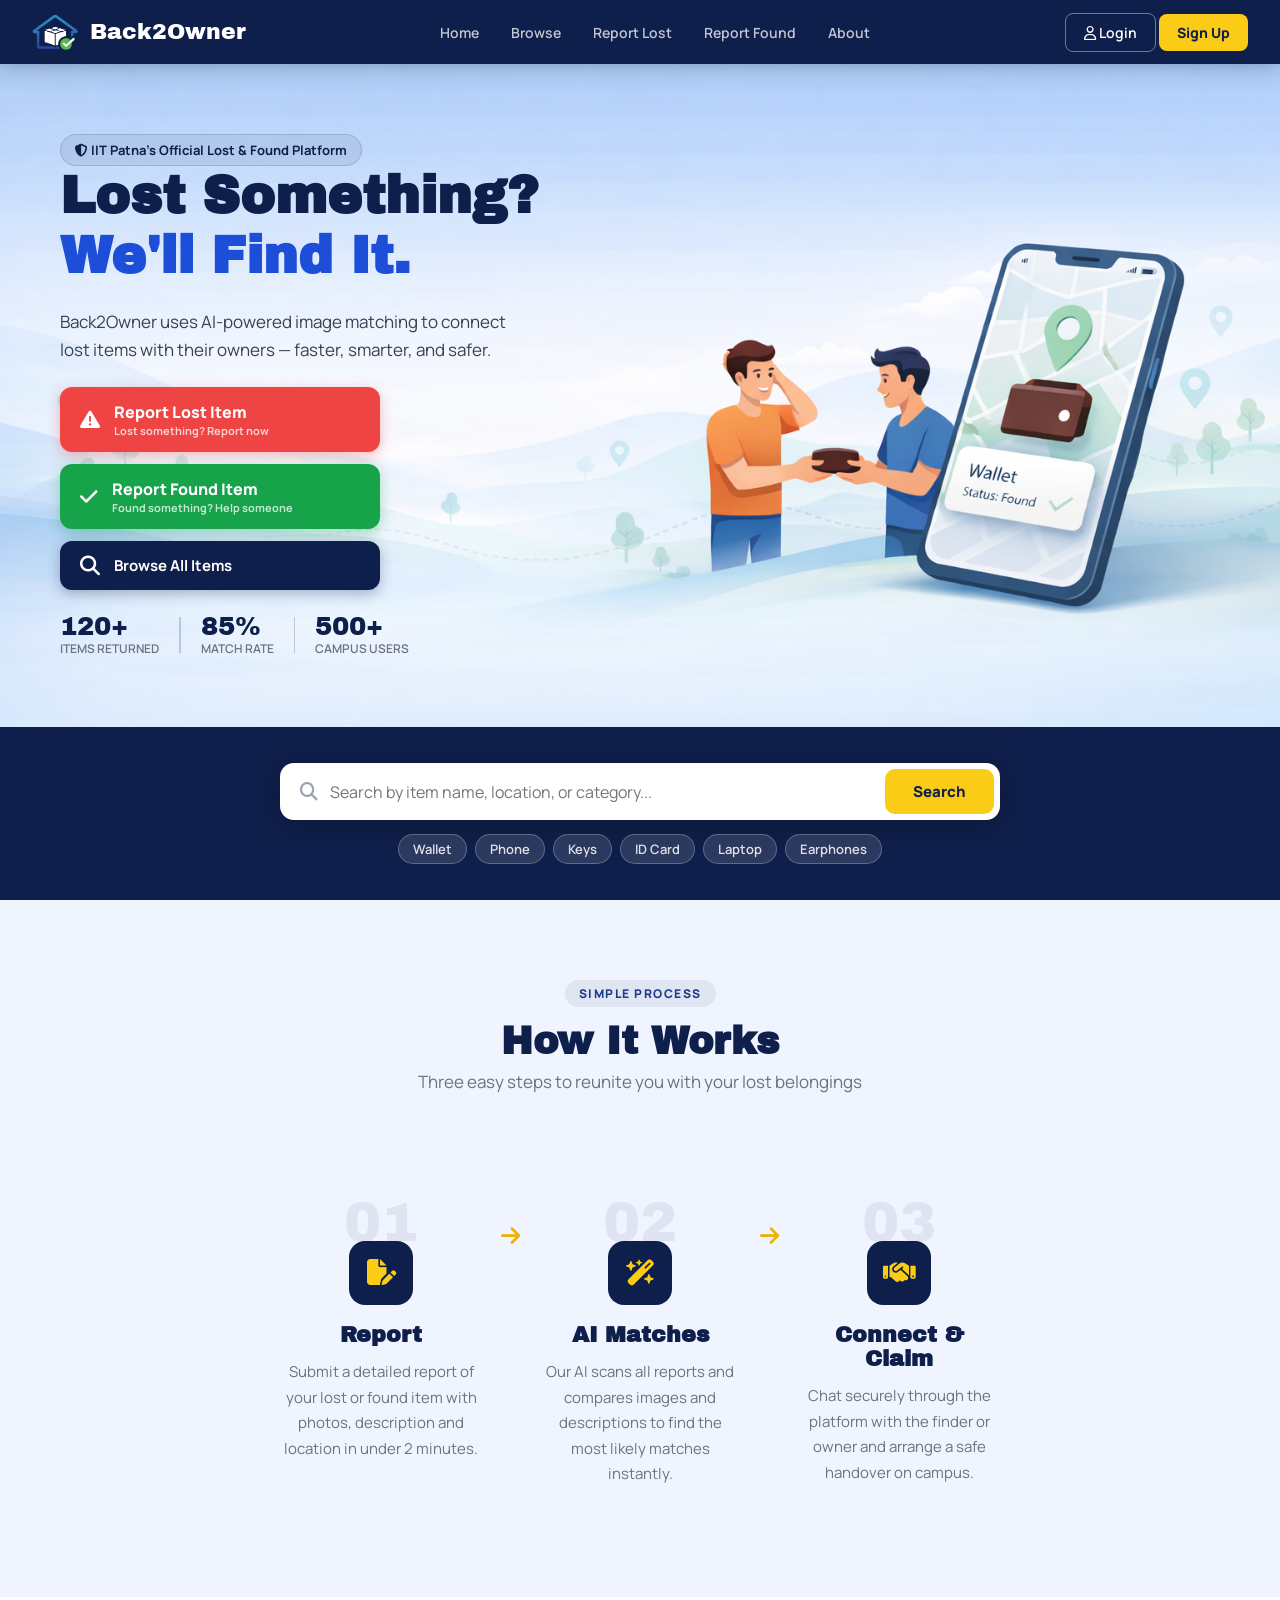
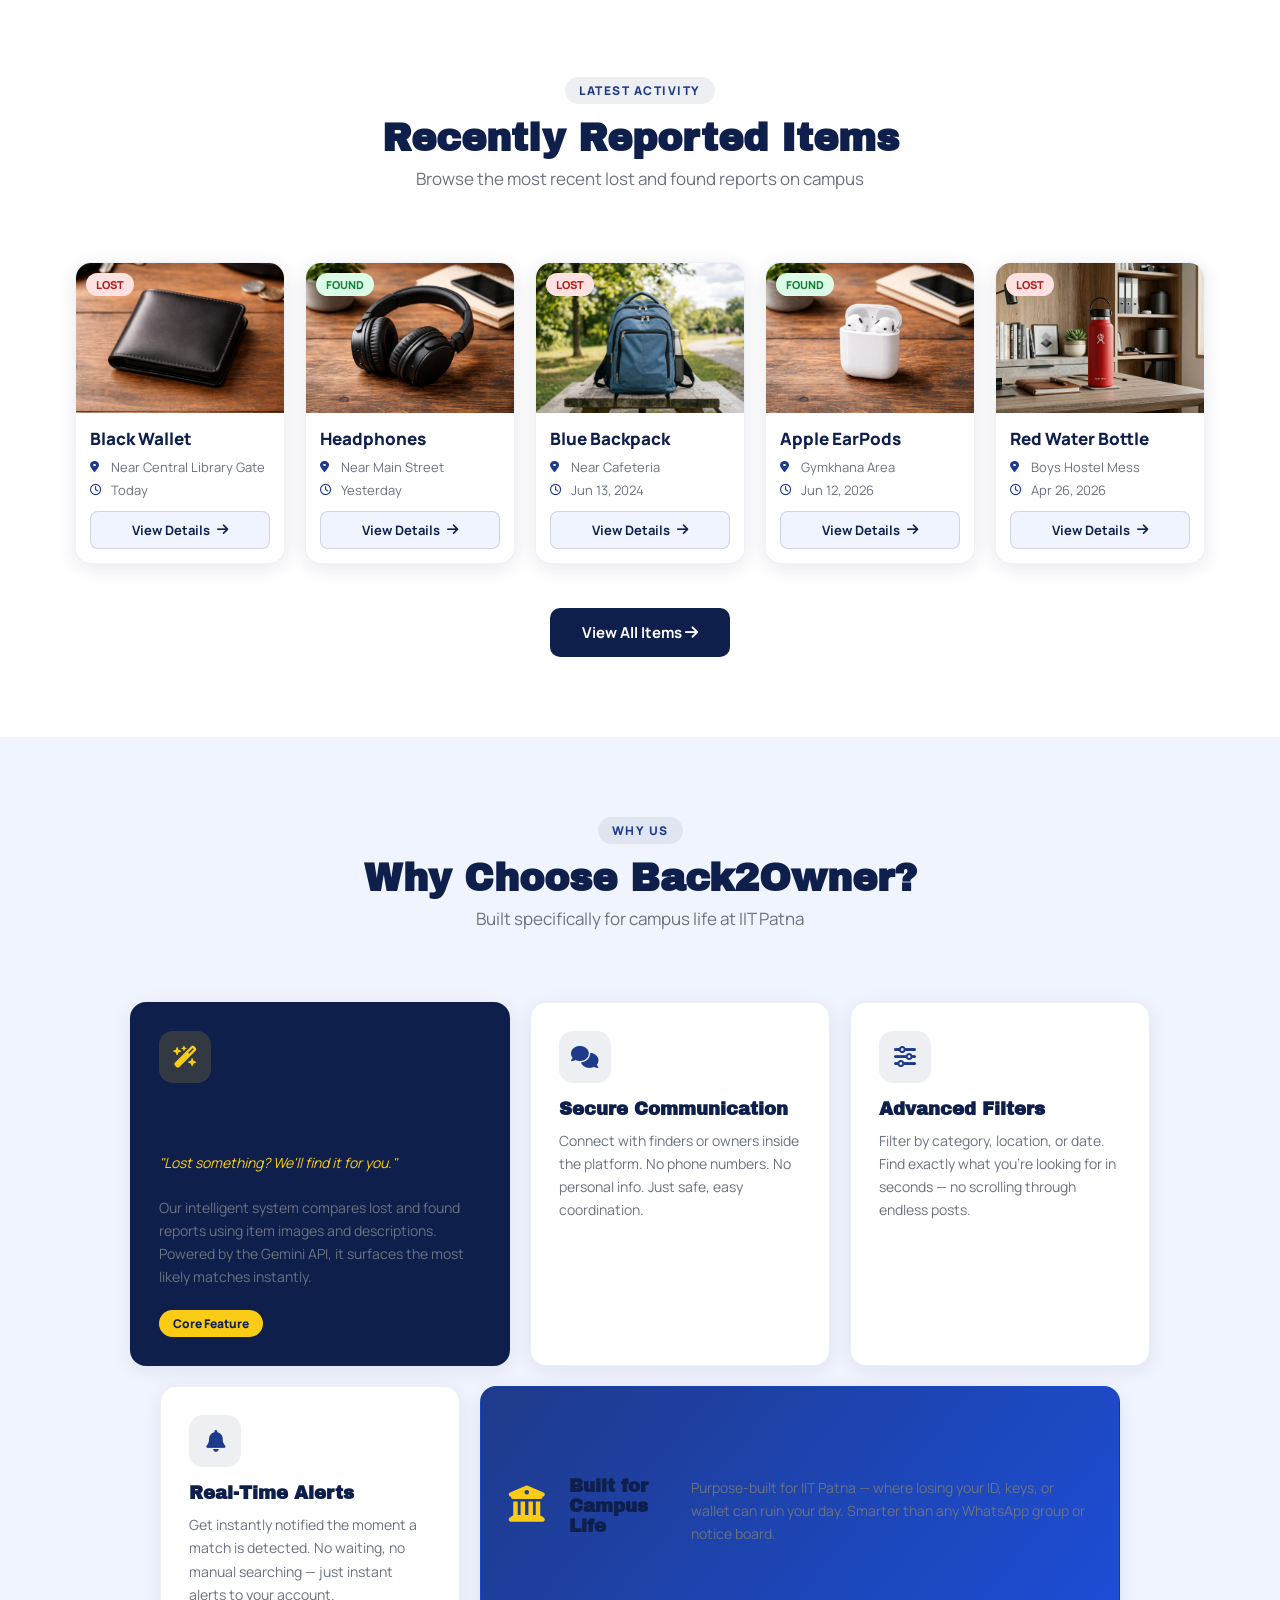
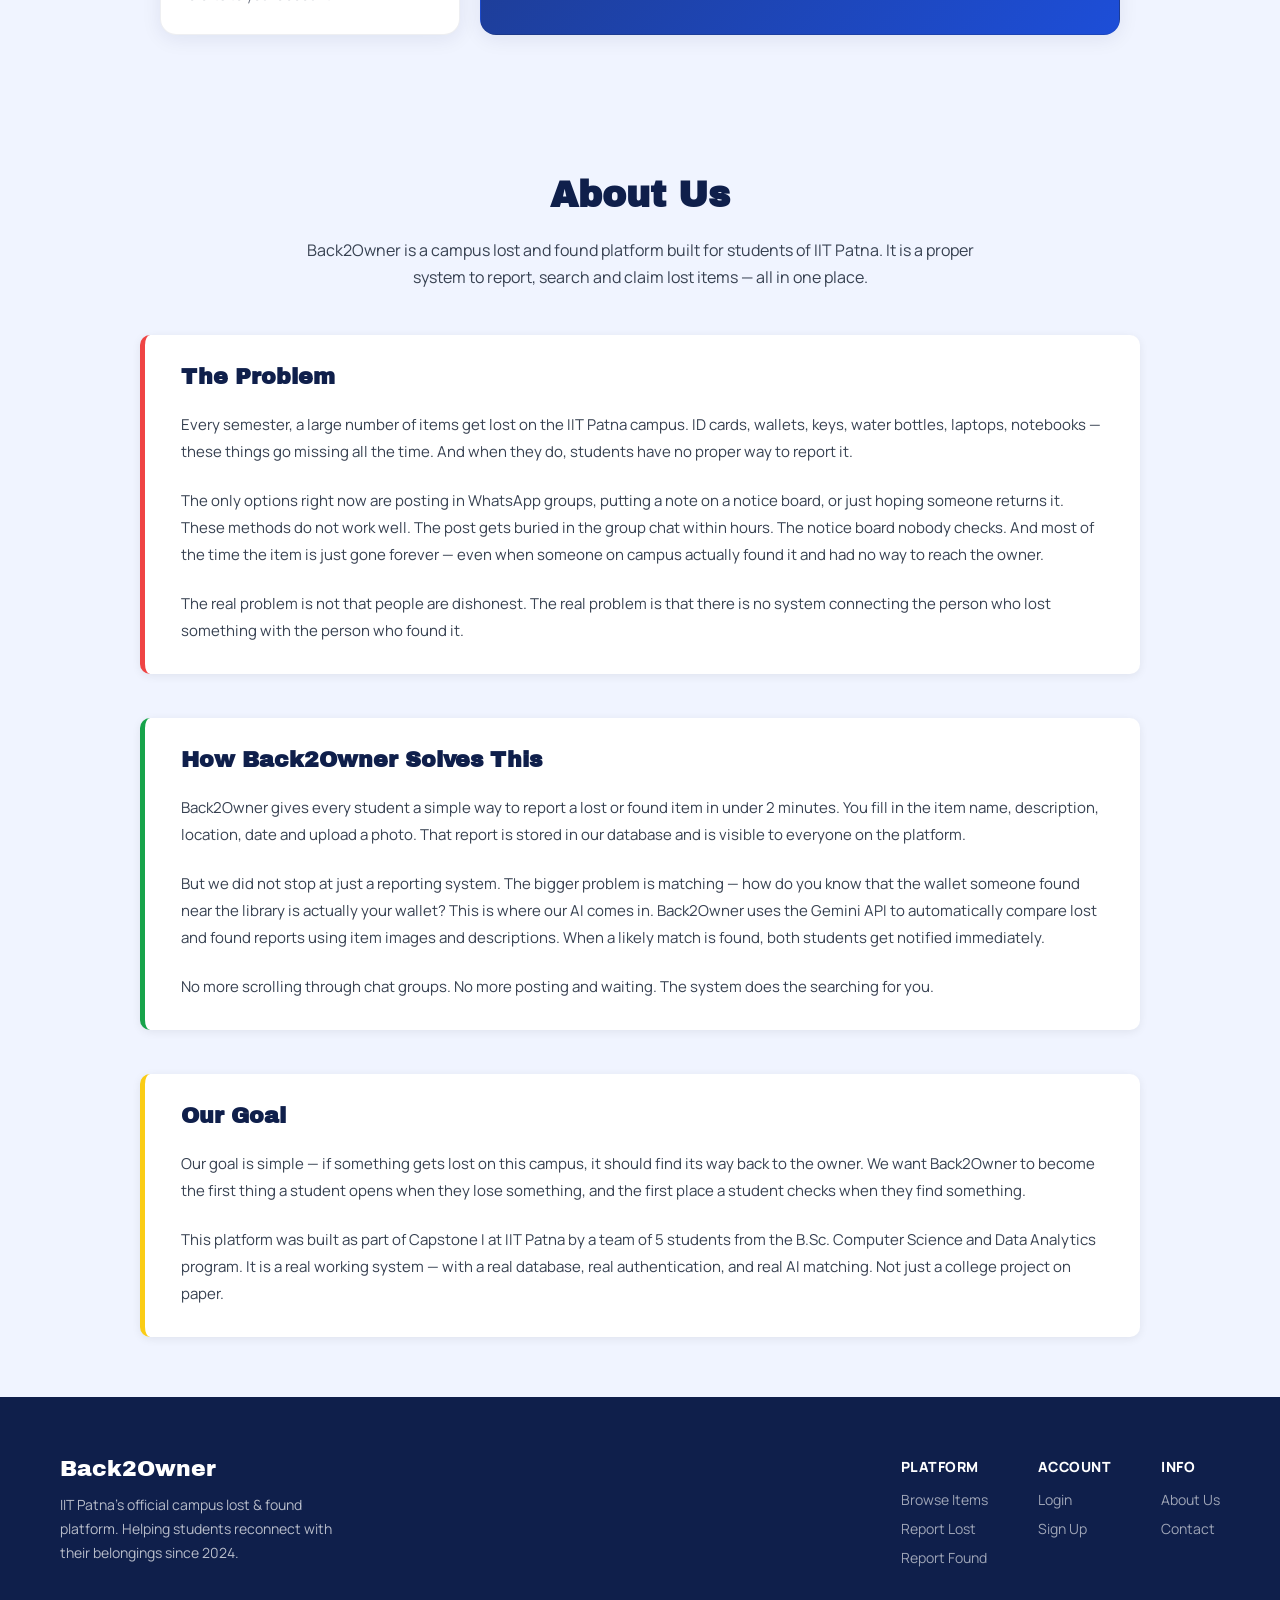
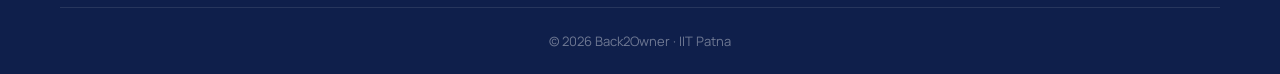
==== index.html @ 52e8c6f0 "Initial commit" ====
<!DOCTYPE html>
<html lang="en">
<head>
    <meta charset="UTF-8">
    <meta name="viewport" content="width=device-width, initial-scale=1.0">
    <title>Back2Owner - Campus Lost & Found</title>
    <link rel="stylesheet" href="style.css">
    <link href="https://fonts.googleapis.com/css2?family=Archivo+Black&family=Manrope:wght@400;600;700;800&display=swap" rel="stylesheet">
    <link rel="stylesheet" href="https://cdnjs.cloudflare.com/ajax/libs/font-awesome/6.5.0/css/all.min.css">
</head>
<body>

    <!-- navbar -->
    <nav id="navbar">
        <div id="nav-left">
            <img src="logo_only.svg" id="logo">
            <span id="brand-name">Back2Owner</span>
        </div>

        <div id="nav-links">
            <a href="index.html" class="nav-link">Home</a>
            <a href="browseitem.html" class="nav-link">Browse</a>
            <a href="report-lost.html" class="nav-link">Report Lost</a>
            <a href="report-found.html" class="nav-link">Report Found</a>
            <a href="#about-us" class="nav-link">About</a>
        </div>

        <!-- shown when user is NOT logged in -->
        <div id="nav-right-logout">
             <button id="login-btn"><i class="fa-regular fa-user"></i> Login</button>
             <button id="signup-btn">Sign Up</button>
        </div>

        <!-- shown when user IS logged in -->
        <div id="nav-right-login" style="display:none;">
             <span id="nav-username" style="color:white; font-weight:700; margin-right:10px;"></span>
             <button id="dashboard-btn">My Dashboard</button>
             <button id="logout-btn">Logout</button>
        </div>
    </nav>

    <!-- hero section -->
    <div id="hero-section">
        <div class="hero-content">

            <div class="hero-badge">
                <i class="fa-solid fa-shield-halved"></i>
                IIT Patna's Official Lost & Found Platform
            </div>

            <br>
            <h1>Lost Something? <br><span class="blue-text">We'll Find It.</span></h1>
            <br>

            <p class="hero-desc">
                Back2Owner uses AI-powered image matching to connect lost items with their owners — faster, smarter, and safer.
            </p>
            <br>

            <div id="buttons">
                <button id="lost">
                    <i class="fa-solid fa-triangle-exclamation btn-icon"></i>
                    <span class="btn-text">
                        <span class="btn-main">Report Lost Item</span>
                        <span class="btn-sub">Lost something? Report now</span>
                    </span>
                </button>

                <button id="found">
                    <i class="fa-solid fa-check btn-icon"></i>
                    <span class="btn-text">
                        <span class="btn-main">Report Found Item</span>
                        <span class="btn-sub">Found something? Help someone</span>
                    </span>
                </button>

                <button id="browse">
                    <i class="fa-solid fa-magnifying-glass btn-icon"></i>
                    Browse All Items
                </button>
            </div>
            <br>

            <!-- small stats row -->
            <div class="hero-stats">
                <div class="stat-box">
                    <span class="stat-num">120+</span>
                    <span class="stat-label">Items Returned</span>
                </div>
                <div class="stat-divider"></div>
                <div class="stat-box">
                    <span class="stat-num">85%</span>
                    <span class="stat-label">Match Rate</span>
                </div>
                <div class="stat-divider"></div>
                <div class="stat-box">
                    <span class="stat-num">500+</span>
                    <span class="stat-label">Campus Users</span>
                </div>
            </div>

        </div>
    </div>

    <!-- search bar -->
    <div id="search-section">
        <div id="Search-bar">
            <div class="search-inner">
                <i class="fa-solid fa-magnifying-glass" style="color: #9ca3af; font-size: 18px;"></i>
                <input type="text" id="searchInput" placeholder="Search by item name, location, or category...">
                <button id="searchBtn">Search</button>
            </div>

            <!-- quick search tags -->
            <div class="search-tags">
                <span class="search-tag" onclick="quickSearch('wallet')">Wallet</span>
                <span class="search-tag" onclick="quickSearch('phone')">Phone</span>
                <span class="search-tag" onclick="quickSearch('keys')">Keys</span>
                <span class="search-tag" onclick="quickSearch('id card')">ID Card</span>
                <span class="search-tag" onclick="quickSearch('laptop')">Laptop</span>
                <span class="search-tag" onclick="quickSearch('earphones')">Earphones</span>
            </div>
        </div>
    </div>

    <!-- how it works -->
    <section id="work-flow">
        <div class="section-label">Simple Process</div>
        <h2>How It Works</h2>
        <p class="section-sub">Three easy steps to reunite you with your lost belongings</p>
        <br>

        <div id="steps">

            <div class="step" id="step-1">
                <div class="step-number">01</div>
                <div class="step-icon">
                    <i class="fa-solid fa-file-pen"></i>
                </div>
                <h3>Report</h3>
                <p>Submit a detailed report of your lost or found item with photos, description and location in under 2 minutes.</p>
            </div>

            <div class="step-arrow">
                <i class="fa-solid fa-arrow-right"></i>
            </div>

            <div class="step" id="step-2">
                <div class="step-number">02</div>
                <div class="step-icon">
                    <i class="fa-solid fa-wand-magic-sparkles"></i>
                </div>
                <h3>AI Matches</h3>
                <p>Our AI scans all reports and compares images and descriptions to find the most likely matches instantly.</p>
            </div>

            <div class="step-arrow">
                <i class="fa-solid fa-arrow-right"></i>
            </div>

            <div class="step" id="step-3">
                <div class="step-number">03</div>
                <div class="step-icon">
                    <i class="fa-solid fa-handshake"></i>
                </div>
                <h3>Connect & Claim</h3>
                <p>Chat securely through the platform with the finder or owner and arrange a safe handover on campus.</p>
            </div>

        </div>
    </section>

    <!-- recently reported items -->
    <section id="recent-posts">
        <div class="section-label">Latest Activity</div>
        <h2>Recently Reported Items</h2>
        <p class="section-sub">Browse the most recent lost and found reports on campus</p>
        <br>

        <div id="items">

            <div class="item-card">
                <div class="item-status lost-tag">Lost</div>
                <img src="wallet.jpeg" class="item_image">
                <div class="item-body">
                    <h3 class="item-name">Black Wallet</h3>
                    <p class="details"><i class="fa-solid fa-location-dot"></i> Near Central Library Gate</p>
                    <p class="details"><i class="fa-regular fa-clock"></i> Today</p>
                    <button class="view-btn" id="viewBtn1">View Details <i class="fa-solid fa-arrow-right"></i></button>
                </div>
            </div>

            <div class="item-card">
                <div class="item-status found-tag">Found</div>
                <img src="headphone.jpeg" class="item_image">
                <div class="item-body">
                    <h3 class="item-name">Headphones</h3>
                    <p class="details"><i class="fa-solid fa-location-dot"></i> Near Main Street</p>
                    <p class="details"><i class="fa-regular fa-clock"></i> Yesterday</p>
                    <button class="view-btn" id="viewBtn2">View Details <i class="fa-solid fa-arrow-right"></i></button>
                </div>
            </div>

            <div class="item-card">
                <div class="item-status lost-tag">Lost</div>
                <img src="backpack.png" class="item_image">
                <div class="item-body">
                    <h3 class="item-name">Blue Backpack</h3>
                    <p class="details"><i class="fa-solid fa-location-dot"></i> Near Cafeteria</p>
                    <p class="details"><i class="fa-regular fa-clock"></i> Jun 13, 2024</p>
                    <button class="view-btn" id="viewBtn3">View Details <i class="fa-solid fa-arrow-right"></i></button>
                </div>
            </div>

            <div class="item-card">
                <div class="item-status found-tag">Found</div>
                <img src="earpods.jpeg" class="item_image">
                <div class="item-body">
                    <h3 class="item-name">Apple EarPods</h3>
                    <p class="details"><i class="fa-solid fa-location-dot"></i> Gymkhana Area</p>
                    <p class="details"><i class="fa-regular fa-clock"></i> Jun 12, 2026</p>
                    <button class="view-btn" id="viewBtn4">View Details <i class="fa-solid fa-arrow-right"></i></button>
                </div>
            </div>

            <div class="item-card">
                <div class="item-status lost-tag">Lost</div>
                <img src="water-bottle.png" class="item_image">
                <div class="item-body">
                    <h3 class="item-name">Red Water Bottle</h3>
                    <p class="details"><i class="fa-solid fa-location-dot"></i> Boys Hostel Mess</p>
                    <p class="details"><i class="fa-regular fa-clock"></i> Apr 26, 2026</p>
                    <button class="view-btn" id="viewBtn5">View Details <i class="fa-solid fa-arrow-right"></i></button>
                </div>
            </div>

        </div>
        <br><br>

        <div style="text-align: center;">
            <button id="browse-all-btn">View All Items <i class="fa-solid fa-arrow-right"></i></button>
        </div>
    </section>

    <!-- features section -->
    <section id="features">
        <div class="section-label">Why Us</div>
        <h2>Why Choose Back2Owner?</h2>
        <p class="section-sub">Built specifically for campus life at IIT Patna</p>
        <br>

        <div id="features-list">

            <div class="feature-card dark-card">
                <div class="feature-icon-wrap">
                    <i class="fa-solid fa-wand-magic-sparkles"></i>
                </div>
                <h3>AI-Powered Smart Matching</h3>
                <br>
                <p class="feature-quote">"Lost something? We'll find it for you."</p>
                <br>
                <p>Our intelligent system compares lost and found reports using item images and descriptions. Powered by the Gemini API, it surfaces the most likely matches instantly.</p>
                <br>
                <span class="feature-badge">Core Feature</span>
            </div>

            <div class="feature-card">
                <div class="feature-icon-wrap light-icon">
                    <i class="fa-solid fa-comments"></i>
                </div>
                <h3>Secure Communication</h3>
                <p>Connect with finders or owners inside the platform. No phone numbers. No personal info. Just safe, easy coordination.</p>
            </div>

            <div class="feature-card">
                <div class="feature-icon-wrap light-icon">
                    <i class="fa-solid fa-sliders"></i>
                </div>
                <h3>Advanced Filters</h3>
                <p>Filter by category, location, or date. Find exactly what you're looking for in seconds — no scrolling through endless posts.</p>
            </div>

            <div class="feature-card">
                <div class="feature-icon-wrap light-icon">
                    <i class="fa-solid fa-bell"></i>
                </div>
                <h3>Real-Time Alerts</h3>
                <p>Get instantly notified the moment a match is detected. No waiting, no manual searching — just instant alerts to your account.</p>
            </div>

            <div class="feature-card blue-card">
                <i class="fa-solid fa-building-columns" style="font-size: 36px; color: #facc15; margin-bottom: 14px;"></i>
                <h3>Built for Campus Life</h3>
                <p>Purpose-built for IIT Patna — where losing your ID, keys, or wallet can ruin your day. Smarter than any WhatsApp group or notice board.</p>
            </div>

        </div>
    </section>


    <!-- about page section -->
<section id="about-us">

    <h2>About Us</h2>
    <br>
    <p id="about-top-para">Back2Owner is a campus lost and found platform built for students of IIT Patna. It is a proper system to report, search and claim lost items — all in one place.</p>
    <br><br>

    <!-- first box - the problem -->
    <div id="box1">
        <h3>The Problem</h3>
        <br>
        <p>Every semester, a large number of items get lost on the IIT Patna campus. ID cards, wallets, keys, water bottles, laptops, notebooks — these things go missing all the time. And when they do, students have no proper way to report it.</p>
        <br>
        <p>The only options right now are posting in WhatsApp groups, putting a note on a notice board, or just hoping someone returns it. These methods do not work well. The post gets buried in the group chat within hours. The notice board nobody checks. And most of the time the item is just gone forever — even when someone on campus actually found it and had no way to reach the owner.</p>
        <br>
        <p>The real problem is not that people are dishonest. The real problem is that there is no system connecting the person who lost something with the person who found it.</p>
    </div>

    <br><br>

    <!-- second box - our solution -->
    <div id="box2">
        <h3>How Back2Owner Solves This</h3>
        <br>
        <p>Back2Owner gives every student a simple way to report a lost or found item in under 2 minutes. You fill in the item name, description, location, date and upload a photo. That report is stored in our database and is visible to everyone on the platform.</p>
        <br>
        <p>But we did not stop at just a reporting system. The bigger problem is matching — how do you know that the wallet someone found near the library is actually your wallet? This is where our AI comes in. Back2Owner uses the Gemini API to automatically compare lost and found reports using item images and descriptions. When a likely match is found, both students get notified immediately.</p>
        <br>
        <p>No more scrolling through chat groups. No more posting and waiting. The system does the searching for you.</p>
    </div>

    <br><br>

    <!-- third box -->
    <div id="box3">
        <h3>Our Goal</h3>
        <br>
        <p>Our goal is simple — if something gets lost on this campus, it should find its way back to the owner. We want Back2Owner to become the first thing a student opens when they lose something, and the first place a student checks when they find something.</p>
        <br>
        <p>This platform was built as part of Capstone I at IIT Patna by a team of 5 students from the B.Sc. Computer Science and Data Analytics program. It is a real working system — with a real database, real authentication, and real AI matching. Not just a college project on paper.</p>
    </div>

</section>


    
    <!-- footer -->
    <footer id="footer">
        <div class="footer-top">
            <div class="footer-brand">
                <span class="footer-logo">Back2Owner</span>
                <p>IIT Patna's official campus lost & found platform. Helping students reconnect with their belongings since 2024.</p>
            </div>
            <div class="footer-links">
                <div class="footer-col">
                    <h4>Platform</h4>
                    <a href="browseitem.html">Browse Items</a>
                    <a href="report-lost.html">Report Lost</a>
                    <a href="report-found.html">Report Found</a>
                </div>
                <div class="footer-col">
                    <h4>Account</h4>
                    <a href="login-signup.html">Login</a>
                    <a href="login-signup.html#signup">Sign Up</a>
                </div>
                <div class="footer-col">
                    <h4>Info</h4>
                    <a href="about.html">About Us</a>
                    <a href="#">Contact</a>
                </div>
            </div>
        </div>
        <div class="footer-bottom">
            <p>© 2026 Back2Owner · IIT Patna </p>
        </div>
    </footer>

    <!-- logout popup -->
<div id="logout-modal" style="display:none;">
    <div id="logout-box">
        <h2><i class="fa-solid fa-right-from-bracket"></i> Logout</h2>
        <p>Are you sure you want to logout?</p>
        <div id="logout-btns">
            <button id="confirm-logout-btn">Yes, Logout</button>
            <button id="cancel-logout-btn">Cancel</button>
        </div>
    </div>
</div>
<script src="script.js"></script>
</body>
</html>
---- style.css ----
* {
    margin: 0;
    padding: 0;
    box-sizing: border-box;
}

body {
    font-family: 'Manrope', sans-serif;
    background-color: white;
    padding-top: 64px;
}

html {
    scroll-behavior: smooth;
}

/* ---- navbar ---- */

#navbar {
    width: 100%;
    height: 64px;
    background-color: #0f1f4b;
    position: fixed;
    top: 0;
    z-index: 1000;
    display: flex;
    align-items: center;
    justify-content: space-between;
    padding: 0 32px;
    box-shadow: 0 2px 20px rgba(0,0,0,0.25);
}

#nav-left {
    display: flex;
    align-items: center;
    gap: 10px;
}

#logo {
    height: 36px;
}

#brand-name {
    color: white;
    font-family: 'Archivo Black', sans-serif;
    font-size: 22px;
}

#nav-links {
    display: flex;
    align-items: center;
    gap: 4px;
}

.nav-link {
    color: rgba(255, 255, 255, 0.75);
    text-decoration: none;
    font-size: 14px;
    font-weight: 600;
    padding: 8px 14px;
    border-radius: 6px;
}

.nav-link:hover {
    color: white;
    background-color: rgba(255, 255, 255, 0.12);
}

#nav-right {
    display: flex;
    gap: 10px;
    align-items: center;
}

#login-btn {
    background: transparent;
    color: white;
    border: 1.5px solid rgba(255, 255, 255, 0.4);
    border-radius: 8px;
    padding: 9px 18px;
    font-size: 14px;
    font-weight: 600;
    font-family: 'Manrope', sans-serif;
    cursor: pointer;
}

#login-btn:hover {
    background-color: rgba(255, 255, 255, 0.1);
}

#signup-btn {
    background-color: #facc15;
    color: #0f1f4b;
    border: none;
    border-radius: 8px;
    padding: 9px 18px;
    font-size: 14px;
    font-weight: 800;
    font-family: 'Manrope', sans-serif;
    cursor: pointer;
}

#signup-btn:hover {
    background-color: #eab308;
}

/* ---- hero section ---- */

#hero-section {
    width: 100%;
    min-height: 600px;
    background-image: url("herobg_img.png");
    background-size: cover;
    background-position: center;
    background-repeat: no-repeat;
    padding: 70px 60px;
}

.hero-content {
    max-width: 520px;
}

.hero-badge {
    display: inline-block;
    background-color: rgba(15, 31, 75, 0.08);
    border: 1.5px solid rgba(15, 31, 75, 0.15);
    color: #0f1f4b;
    font-size: 13px;
    font-weight: 700;
    padding: 6px 14px;
    border-radius: 999px;
}

#hero-section h1 {
    font-family: 'Archivo Black', sans-serif;
    font-size: 52px;
    color: #0f1f4b;
    line-height: 1.15;
}

.blue-text {
    color: #1d4ed8;
}

.hero-desc {
    font-size: 17px;
    color: #374151;
    line-height: 1.7;
    max-width: 460px;
}

#buttons {
    display: flex;
    flex-direction: column;
    gap: 12px;
    max-width: 320px;
}

#lost, #found, #browse {
    border: none;
    width: 100%;
    border-radius: 12px;
    font-size: 15px;
    font-weight: 700;
    font-family: 'Manrope', sans-serif;
    padding: 14px 20px;
    display: flex;
    align-items: center;
    text-align: left;
    gap: 14px;
    cursor: pointer;
    transition: transform 0.2s;
}

#lost {
    background-color: #ef4444;
    color: white;
    box-shadow: 0 4px 14px rgba(239, 68, 68, 0.35);
}

#found {
    background-color: #16a34a;
    color: white;
    box-shadow: 0 4px 14px rgba(22, 163, 74, 0.35);
}

#browse {
    background-color: #0f1f4b;
    color: white;
    box-shadow: 0 4px 14px rgba(15, 31, 75, 0.3);
}

#lost:hover, #found:hover, #browse:hover {
    transform: translateY(-3px);
}

.btn-icon {
    font-size: 20px;
    flex-shrink: 0;
}

.btn-text {
    display: flex;
    flex-direction: column;
}

.btn-main {
    font-size: 16px;
    font-weight: 800;
}

.btn-sub {
    font-size: 11px;
    opacity: 0.75;
}

/* stats row */

.hero-stats {
    display: flex;
    align-items: center;
    gap: 20px;
}

.stat-box {
    display: flex;
    flex-direction: column;
}

.stat-num {
    font-family: 'Archivo Black', sans-serif;
    font-size: 26px;
    color: #0f1f4b;
}

.stat-label {
    font-size: 12px;
    color: #6b7280;
    font-weight: 600;
    text-transform: uppercase;
}

.stat-divider {
    width: 1.5px;
    height: 36px;
    background-color: rgba(15, 31, 75, 0.2);
}

/* ---- search section ---- */

#search-section {
    background-color: #0f1f4b;
    padding: 36px 24px;
}

#Search-bar {
    max-width: 720px;
    margin: 0 auto;
}

.search-inner {
    display: flex;
    align-items: center;
    background-color: white;
    border-radius: 14px;
    padding: 6px 6px 6px 20px;
    box-shadow: 0 4px 30px rgba(0,0,0,0.25);
    gap: 12px;
}

.search-inner input {
    flex: 1;
    border: none;
    outline: none;
    font-size: 16px;
    font-family: 'Manrope', sans-serif;
    color: #0f1f4b;
    padding: 10px 0;
    background: transparent;
}

#searchBtn {
    background-color: #facc15;
    color: #0f1f4b;
    border: none;
    border-radius: 10px;
    padding: 12px 28px;
    font-size: 15px;
    font-weight: 800;
    font-family: 'Manrope', sans-serif;
    cursor: pointer;
}

#searchBtn:hover {
    background-color: #eab308;
}

.search-tags {
    display: flex;
    flex-wrap: wrap;
    gap: 8px;
    margin-top: 14px;
    justify-content: center;
}

.search-tag {
    background-color: rgba(255, 255, 255, 0.12);
    color: rgba(255, 255, 255, 0.85);
    border: 1px solid rgba(255, 255, 255, 0.25);
    border-radius: 999px;
    padding: 5px 14px;
    font-size: 13px;
    font-weight: 600;
    cursor: pointer;
}

.search-tag:hover {
    background-color: #facc15;
    color: #0f1f4b;
    border-color: #facc15;
}

/* ---- shared section styles ---- */

.section-label {
    display: inline-block;
    background-color: rgba(15, 31, 75, 0.07);
    color: #1e3a8a;
    font-size: 12px;
    font-weight: 800;
    letter-spacing: 1.5px;
    text-transform: uppercase;
    padding: 5px 14px;
    border-radius: 999px;
    margin-bottom: 14px;
}

.section-sub {
    color: #6b7280;
    font-size: 17px;
    margin-top: 8px;
    margin-bottom: 50px;
}

/* ---- how it works ---- */

#work-flow {
    padding: 80px 40px;
    text-align: center;
    background-color: #f0f4ff;
}

#work-flow h2 {
    font-family: 'Archivo Black', sans-serif;
    font-size: 38px;
    color: #0f1f4b;
}

#steps {
    display: flex;
    justify-content: center;
    align-items: flex-start;
    flex-wrap: wrap;
    max-width: 900px;
    margin: 0 auto;
}

.step {
    width: 240px;
    text-align: center;
    padding: 30px 20px;
}

.step-number {
    font-family: 'Archivo Black', sans-serif;
    font-size: 56px;
    color: rgba(15, 31, 75, 0.07);
    line-height: 1;
    margin-bottom: -10px;
}

.step-icon {
    width: 64px;
    height: 64px;
    background-color: #0f1f4b;
    border-radius: 16px;
    display: flex;
    align-items: center;
    justify-content: center;
    margin: 0 auto 18px;
    transition: transform 0.3s;
}

.step-icon i {
    font-size: 26px;
    color: #facc15;
}

.step:hover .step-icon {
    transform: translateY(-4px);
}

.step h3 {
    font-family: 'Archivo Black', sans-serif;
    font-size: 22px;
    color: #0f1f4b;
    margin-bottom: 12px;
}

.step p {
    font-size: 15px;
    color: #6b7280;
    line-height: 1.7;
}

.step-arrow {
    display: flex;
    align-items: center;
    justify-content: center;
    padding-top: 60px;
    color: #eab308;
    font-size: 22px;
}

/* ---- recently reported items ---- */

#recent-posts {
    padding: 80px 40px;
    text-align: center;
    background-color: white;
}

#recent-posts h2 {
    font-family: 'Archivo Black', sans-serif;
    font-size: 38px;
    color: #0f1f4b;
}

#items {
    display: flex;
    justify-content: center;
    gap: 20px;
    flex-wrap: wrap;
    max-width: 1200px;
    margin: 0 auto;
}

.item-card {
    width: 210px;
    background-color: white;
    border-radius: 16px;
    box-shadow: 0 4px 20px rgba(15, 31, 75, 0.1);
    overflow: hidden;
    text-align: left;
    border: 1px solid rgba(15, 31, 75, 0.06);
    position: relative;
    transition: transform 0.3s;
}

.item-card:hover {
    transform: translateY(-6px);
}

.item-status {
    position: absolute;
    top: 10px;
    left: 10px;
    font-size: 11px;
    font-weight: 800;
    text-transform: uppercase;
    padding: 4px 10px;
    border-radius: 999px;
}

.lost-tag {
    background-color: #fee2e2;
    color: #b91c1c;
}

.found-tag {
    background-color: #dcfce7;
    color: #15803d;
}

.item_image {
    height: 150px;
    width: 100%;
    object-fit: cover;
    display: block;
}

.item-body {
    padding: 14px;
}

.item-name {
    font-size: 17px;
    font-weight: 800;
    color: #0f1f4b;
    margin-bottom: 8px;
}

.details {
    font-size: 13px;
    color: #6b7280;
    margin-bottom: 5px;
    display: flex;
    align-items: center;
    gap: 7px;
}

.details i {
    color: #1e3a8a;
    font-size: 12px;
    width: 14px;
}

.view-btn {
    margin-top: 12px;
    width: 100%;
    background-color: #f0f4ff;
    color: #0f1f4b;
    border: 1.5px solid rgba(15, 31, 75, 0.15);
    border-radius: 8px;
    padding: 9px 14px;
    font-size: 13px;
    font-weight: 700;
    font-family: 'Manrope', sans-serif;
    cursor: pointer;
    display: flex;
    align-items: center;
    justify-content: center;
    gap: 7px;
    transition: background-color 0.2s, color 0.2s;
}

.view-btn:hover {
    background-color: #0f1f4b;
    color: white;
}

#browse-all-btn {
    background-color: #0f1f4b;
    color: white;
    border: none;
    border-radius: 10px;
    padding: 14px 32px;
    font-size: 15px;
    font-weight: 700;
    font-family: 'Manrope', sans-serif;
    cursor: pointer;
    transition: background-color 0.2s;
}

#browse-all-btn:hover {
    background-color: #1e3a8a;
}

/* ---- features section ---- */

#features {
    padding: 80px 40px;
    background-color: #f0f4ff;
    text-align: center;
}

#features h2 {
    font-family: 'Archivo Black', sans-serif;
    font-size: 38px;
    color: #0f1f4b;
}

#features-list {
    display: flex;
    flex-wrap: wrap;
    justify-content: center;
    gap: 20px;
    max-width: 1100px;
    margin: 0 auto;
    text-align: left;
}

.feature-card {
    width: 300px;
    background-color: white;
    border-radius: 16px;
    padding: 28px;
    box-shadow: 0 4px 20px rgba(15, 31, 75, 0.08);
    border: 1px solid rgba(15, 31, 75, 0.07);
    transition: transform 0.3s;
}

.feature-card:hover {
    transform: translateY(-4px);
}

/* the big dark card for AI feature */
.dark-card {
    background-color: #0f1f4b;
    color: white;
    width: 380px;
}

.dark-card h3 {
    color: white;
    font-family: 'Archivo Black', sans-serif;
    font-size: 22px;
}

.dark-card p {
    color: rgba(255, 255, 255, 0.75);
}

.feature-quote {
    color: #facc15 !important;
    font-style: italic;
}

/* the blue bottom card */
.blue-card {
    background: linear-gradient(130deg, #1e3a8a, #1d4ed8);
    color: white;
    width: 100%;
    max-width: 640px;
    display: flex;
    align-items: center;
    gap: 24px;
}

.blue-card h3 {
    color: white;
    font-family: 'Archivo Black', sans-serif;
    font-size: 20px;
    margin-bottom: 6px;
}

.blue-card p {
    color: rgba(255, 255, 255, 0.8);
    font-size: 14px;
}

.feature-card h3 {
    font-family: 'Archivo Black', sans-serif;
    font-size: 18px;
    color: #0f1f4b;
    margin-bottom: 10px;
}

.feature-card p {
    font-size: 14px;
    color: #6b7280;
    line-height: 1.65;
}

.feature-badge {
    display: inline-block;
    background-color: #facc15;
    color: #0f1f4b;
    font-size: 12px;
    font-weight: 800;
    padding: 5px 14px;
    border-radius: 999px;
}

.feature-icon-wrap {
    width: 52px;
    height: 52px;
    background-color: rgba(250, 204, 21, 0.15);
    border-radius: 14px;
    display: flex;
    align-items: center;
    justify-content: center;
    margin-bottom: 16px;
}

.feature-icon-wrap i {
    font-size: 22px;
    color: #facc15;
}

.light-icon {
    background-color: rgba(15, 31, 75, 0.07);
}

.light-icon i {
    color: #1e3a8a;
}

/* ---- about section ---- */

#about-section {
    padding: 80px 60px;
    background-color: white;
    text-align: center;
}

#about-section h2 {
    font-family: 'Archivo Black', sans-serif;
    font-size: 38px;
    color: #0f1f4b;
}

#about-section h3 {
    font-family: 'Archivo Black', sans-serif;
    font-size: 26px;
    color: #0f1f4b;
    margin-top: 10px;
}

/* mission box */
.about-mission {
    display: flex;
    align-items: flex-start;
    gap: 24px;
    background-color: #f0f4ff;
    border-radius: 16px;
    padding: 32px;
    max-width: 820px;
    margin: 0 auto 60px auto;
    text-align: left;
}

.about-mission-icon {
    width: 56px;
    height: 56px;
    background-color: #0f1f4b;
    border-radius: 14px;
    display: flex;
    align-items: center;
    justify-content: center;
    flex-shrink: 0;
}

.about-mission-icon i {
    color: #facc15;
    font-size: 24px;
}

.about-mission h3 {
    font-family: 'Archivo Black', sans-serif;
    font-size: 20px;
    color: #0f1f4b;
    margin-bottom: 10px;
}

.about-mission p {
    font-size: 15px;
    color: #374151;
    line-height: 1.75;
}

/* about section */

#about-us {
    padding: 60px 40px;
    background-color: #f0f4ff;
    text-align: center;
}

#about-us h2 {
    font-family: 'Archivo Black', sans-serif;
    font-size: 36px;
    color: #0f1f4b;
}

/* small para at top */
#about-top-para {
    font-size: 16px;
    color: #374151;
    max-width: 700px;
    margin: 0 auto;
    line-height: 1.7;
}

/* box1 box2 box3 all look same mostly */
#box1, #box2, #box3 {
    background-color: white;
    border-radius: 10px;
    padding: 30px 36px;
    max-width: 1000px;
    margin: 0 auto;
    text-align: left;
    box-shadow: 0 2px 10px rgba(0,0,0,0.07);
}

#box1 h3, #box2 h3, #box3 h3 {
    font-family: 'Archivo Black', sans-serif;
    font-size: 22px;
    color: #0f1f4b;
}

#box1 p, #box2 p, #box3 p {
    font-size: 15px;
    color: #374151;
    line-height: 1.8;
}

/* different border color for each box */
#box1 {
    border-left: 5px solid #ef4444;
}

#box2 {
    border-left: 5px solid #16a34a;
}

#box3 {
    border-left: 5px solid #facc15;
}
/* ---- footer ---- */

#footer {
    background-color: #0f1f4b;
    color: rgba(255, 255, 255, 0.7);
    padding: 60px 60px 24px;
}

.footer-top {
    display: flex;
    justify-content: space-between;
    gap: 40px;
    flex-wrap: wrap;
    padding-bottom: 40px;
    border-bottom: 1px solid rgba(255,255,255,0.1);
    margin-bottom: 24px;
}

.footer-brand {
    max-width: 280px;
}

.footer-logo {
    font-family: 'Archivo Black', sans-serif;
    font-size: 22px;
    color: white;
    display: block;
    margin-bottom: 12px;
}

.footer-brand p {
    font-size: 14px;
    line-height: 1.7;
}

.footer-links {
    display: flex;
    gap: 50px;
    flex-wrap: wrap;
}

.footer-col {
    display: flex;
    flex-direction: column;
    gap: 10px;
}

.footer-col h4 {
    color: white;
    font-size: 14px;
    font-weight: 800;
    margin-bottom: 4px;
    text-transform: uppercase;
    letter-spacing: 0.5px;
}

.footer-col a {
    color: rgba(255,255,255,0.6);
    text-decoration: none;
    font-size: 14px;
}

.footer-col a:hover {
    color: #facc15;
}

.footer-bottom {
    text-align: center;
    font-size: 13px;
    color: rgba(255,255,255,0.4);
}
/* logged in navbar buttons */

#nav-right-login {
    display: flex;
    align-items: center;
    gap: 10px;
}

#nav-username {
    color: white;
    font-size: 14px;
    font-weight: 700;
    font-family: 'Manrope', sans-serif;
}

#dashboard-btn {
    background-color: #facc15;
    color: #0f1f4b;
    border: none;
    border-radius: 8px;
    padding: 9px 18px;
    font-size: 14px;
    font-weight: 800;
    font-family: 'Manrope', sans-serif;
    cursor: pointer;
}

#dashboard-btn:hover {
    background-color: #eab308;
}

#logout-btn {
    background: transparent;
    color: white;
    border: 1.5px solid rgba(255, 255, 255, 0.4);
    border-radius: 8px;
    padding: 9px 18px;
    font-size: 14px;
    font-weight: 600;
    font-family: 'Manrope', sans-serif;
    cursor: pointer;
}

#logout-btn:hover {
    background-color: rgba(255, 255, 255, 0.1);
}

/* logout popup */
#logout-modal {
    position: fixed;
    top: 0;
    left: 0;
    width: 100%;
    height: 100%;
    background: rgba(0, 0, 0, 0.5);
    z-index: 200;
    display: flex;
    justify-content: center;
    align-items: center;
}

#logout-box {
    background: white;
    border-radius: 14px;
    padding: 35px 30px;
    width: 360px;
    max-width: 90%;
    text-align: center;
    box-shadow: 0px 8px 30px rgba(0, 0, 0, 0.2);
}

#logout-box h2 {
    font-size: 22px;
    color: #0f1f4b;
    margin-bottom: 10px;
    font-family: 'Archivo Black', sans-serif;
}

#logout-box p {
    font-size: 15px;
    color: #555;
    margin-bottom: 22px;
}

#logout-btns {
    display: flex;
    gap: 12px;
}

#confirm-logout-btn {
    flex: 1;
    background-color: #ef4444;
    color: white;
    border: none;
    border-radius: 7px;
    padding: 11px 0;
    font-size: 15px;
    font-weight: 700;
    font-family: 'Manrope', sans-serif;
    cursor: pointer;
}

#confirm-logout-btn:hover {
    background-color: #dc2626;
}

#cancel-logout-btn {
    flex: 1;
    background: transparent;
    color: #0f1f4b;
    border: 2px solid #0f1f4b;
    border-radius: 7px;
    padding: 11px 0;
    font-size: 15px;
    font-weight: 600;
    font-family: 'Manrope', sans-serif;
    cursor: pointer;
}

#cancel-logout-btn:hover {
    background-color: #0f1f4b;
    color: white;
}
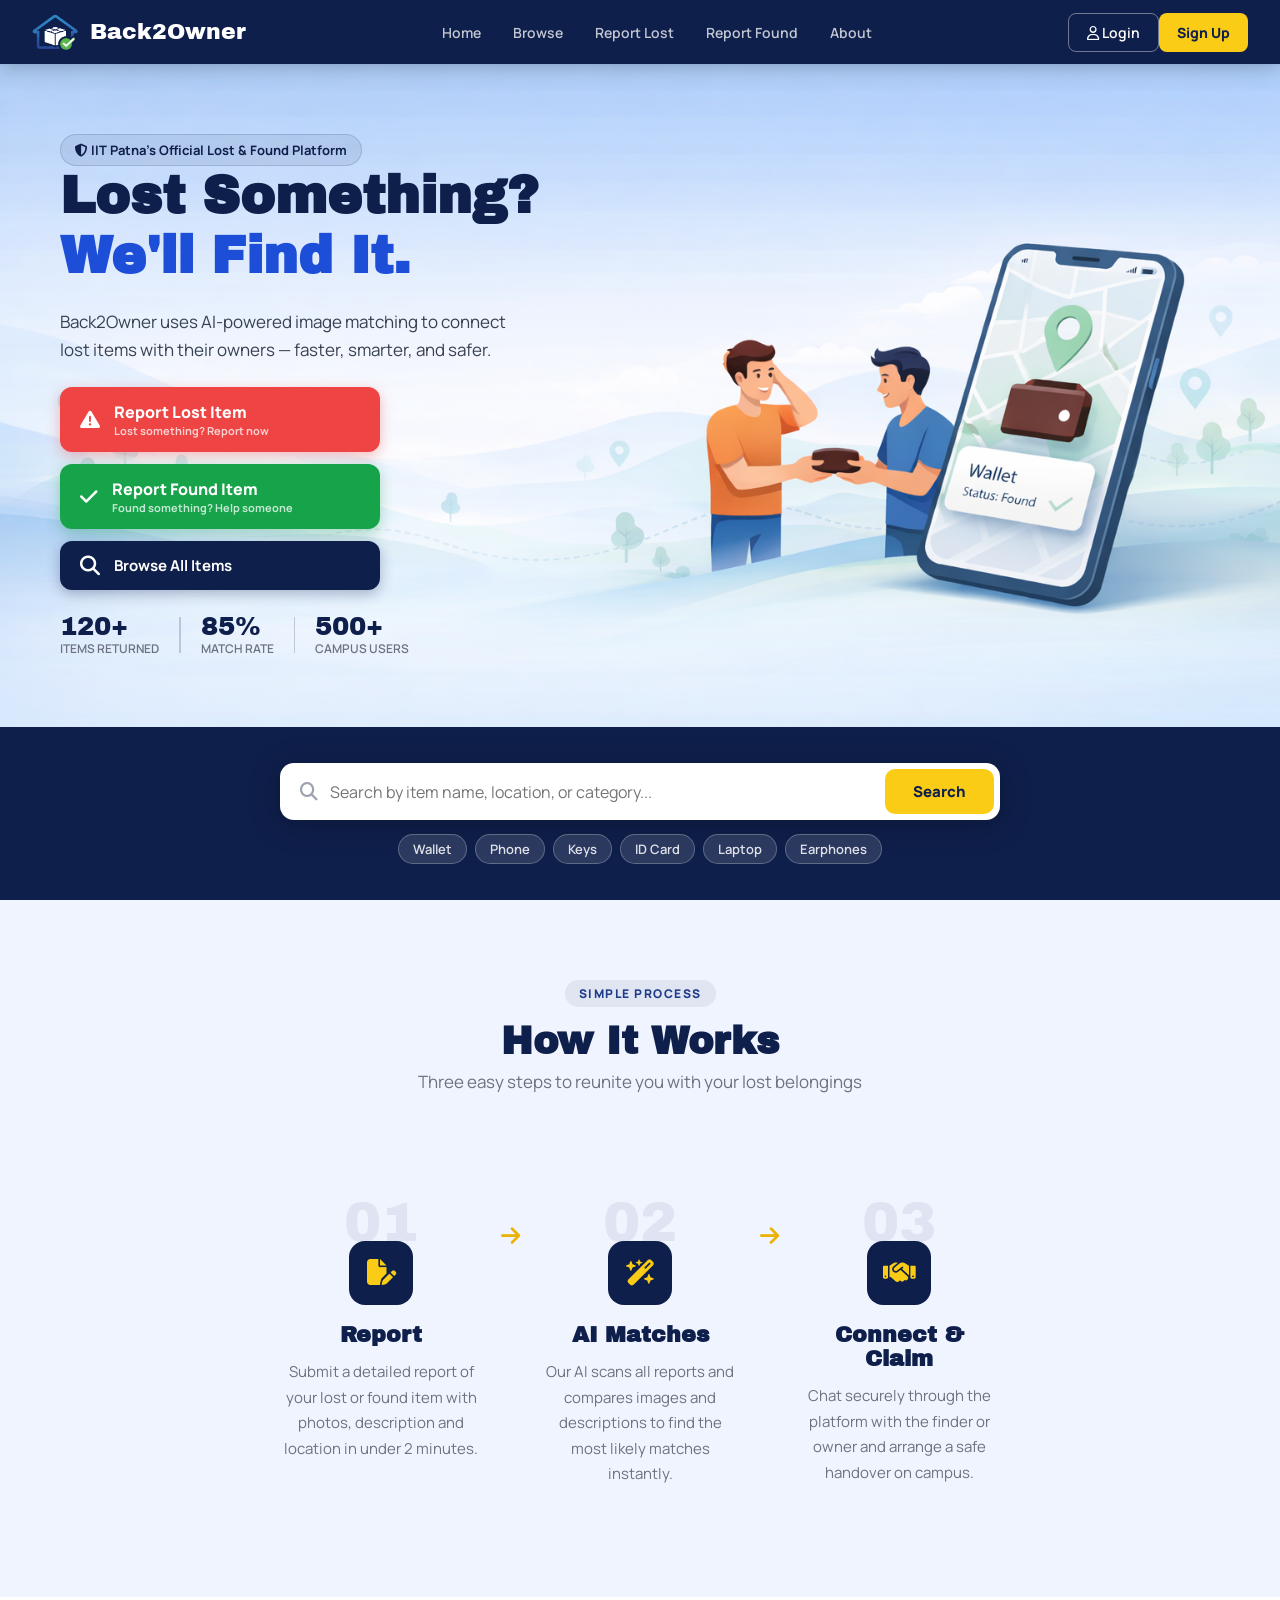
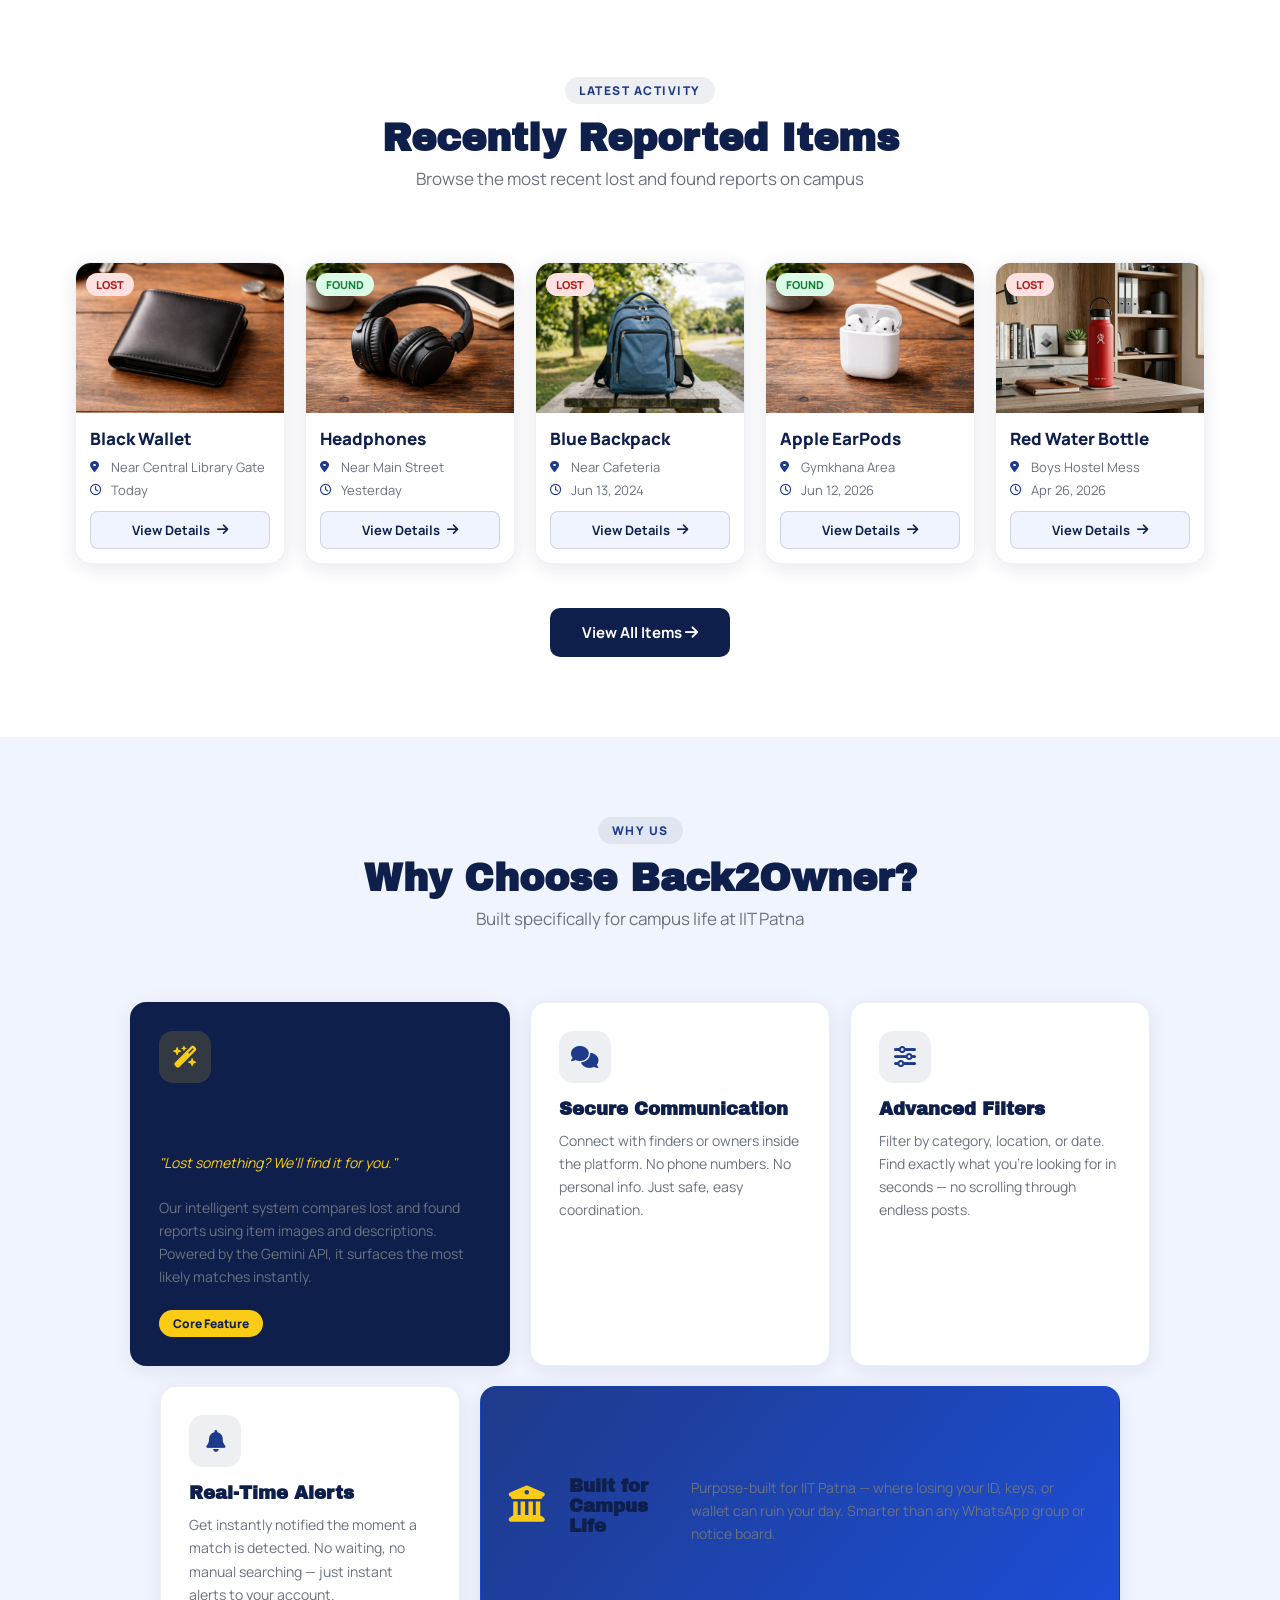
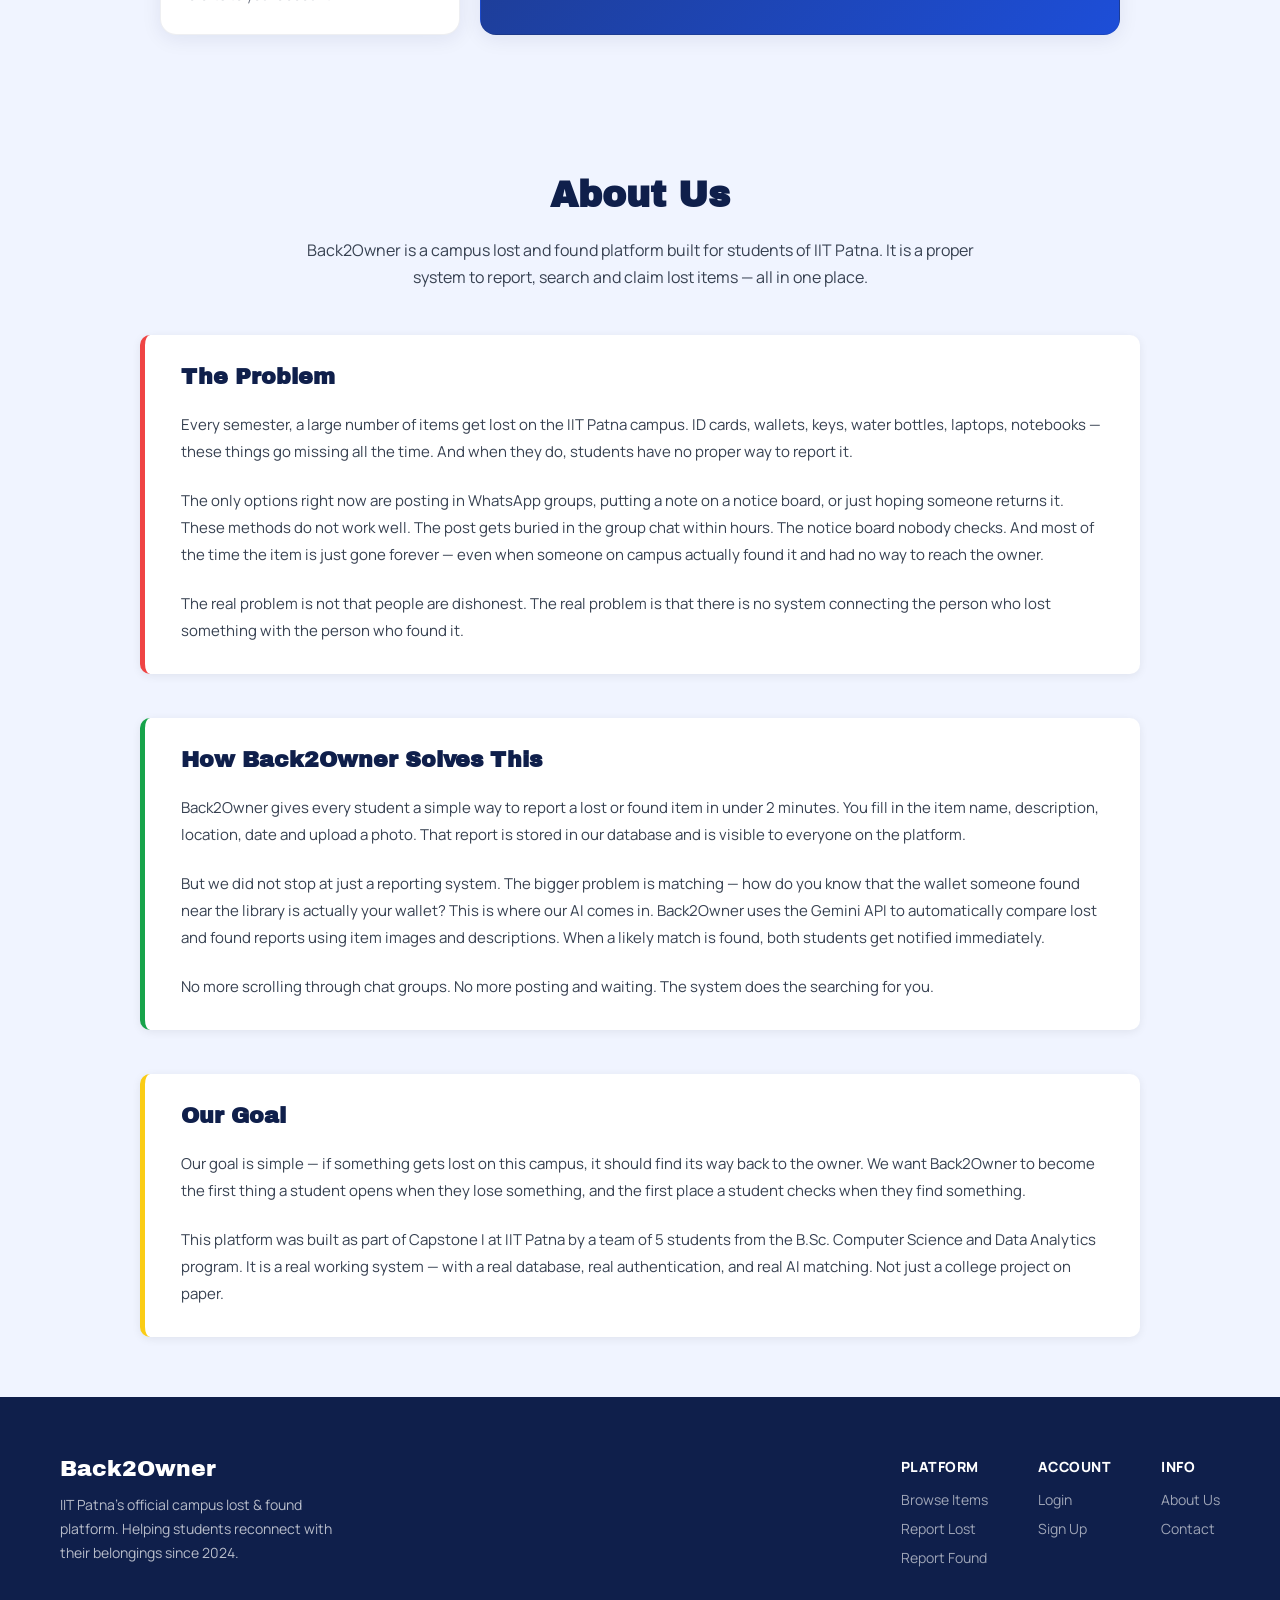
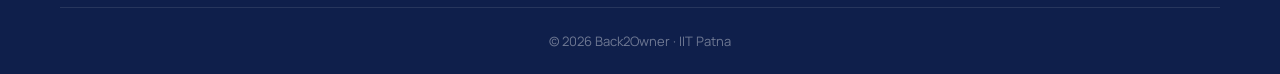
==== commit 6bab5c66: "worked on responsiveness" ====
--- a/index.html
+++ b/index.html
@@ -5,6 +5,7 @@
     <meta name="viewport" content="width=device-width, initial-scale=1.0">
     <title>Back2Owner - Campus Lost & Found</title>
     <link rel="stylesheet" href="style.css">
+    <link rel="stylesheet" href="responsive.css">
     <link href="https://fonts.googleapis.com/css2?family=Archivo+Black&family=Manrope:wght@400;600;700;800&display=swap" rel="stylesheet">
     <link rel="stylesheet" href="https://cdnjs.cloudflare.com/ajax/libs/font-awesome/6.5.0/css/all.min.css">
 </head>
@@ -366,8 +367,8 @@
                 </div>
                 <div class="footer-col">
                     <h4>Info</h4>
-                    <a href="about.html">About Us</a>
-                    <a href="#">Contact</a>
+                    <a href="#about-us">About Us</a>
+                    <a href="#" id="footer-contact-link">Contact</a>
                 </div>
             </div>
         </div>
@@ -387,6 +388,31 @@
         </div>
     </div>
 </div>
+
+ <!-- contact modal -->
+<div id="contact-modal" style="display:none;">
+    <div id="contact-box">
+        <h2><i class="fa-solid fa-envelope"></i> Contact Admin</h2>
+        <p>Having an issue? We'll get back to you shortly.</p>
+        <select id="contact-subject">
+            <option value="">Select a subject</option>
+            <option value="not-resolved">My item is not resolved</option>
+            <option value="report-user">Report a user</option>
+            <option value="technical">Technical issue</option>
+            <option value="suggestion">Suggestion</option>
+            <option value="other">Other</option>
+        </select>
+        <input type="text" id="contact-name" placeholder="Your Name">
+        <input type="text" id="contact-email" placeholder="Your Email">
+        <textarea id="contact-message" placeholder="Describe your issue..."></textarea>
+        <div id="contact-btns">
+            <button id="contact-submit-btn">Send Message</button>
+            <button id="contact-cancel-btn">Cancel</button>
+        </div>
+    </div>
+</div>
 <script src="script.js"></script>
+<script src="contact-modal.js"></script>
+<script src="responsive.js"></script> 
 </body>
 </html>
--- a/style.css
+++ b/style.css
@@ -1000,4 +1000,79 @@
 #cancel-logout-btn:hover {
     background-color: #0f1f4b;
     color: white;
-}+}
+
+/* contact modal popup (footer) */
+#contact-modal {
+    position: fixed;
+    top: 0; left: 0;
+    width: 100%; height: 100%;
+    background: rgba(0,0,0,0.5);
+    z-index: 300;
+    display: flex;
+    justify-content: center;
+    align-items: center;
+}
+#contact-box {
+    background: white;
+    border-radius: 14px;
+    padding: 35px 30px;
+    width: 440px;
+    max-width: 90%;
+    box-shadow: 0px 8px 30px rgba(0,0,0,0.25);
+}
+#contact-box h2 {
+    font-size: 22px;
+    color: #062460;
+    margin-bottom: 8px;
+}
+#contact-box p {
+    font-size: 14px;
+    color: #666;
+    margin-bottom: 18px;
+}
+#contact-box input,
+#contact-box select,
+#contact-box textarea {
+    width: 100%;
+    padding: 10px 12px;
+    font-size: 15px;
+    border: 2px solid #062460;
+    border-radius: 7px;
+    margin-bottom: 12px;
+    outline: none;
+    font-family: 'Manrope', sans-serif;
+}
+#contact-box textarea {
+    height: 100px;
+    resize: vertical;
+}
+#contact-btns {
+    display: flex;
+    gap: 12px;
+    margin-top: 4px;
+}
+#contact-submit-btn {
+    flex: 1;
+    background-color: #062460;
+    color: white;
+    border: none;
+    border-radius: 7px;
+    padding: 12px 0;
+    font-size: 15px;
+    font-weight: 700;
+    cursor: pointer;
+}
+#contact-submit-btn:hover { background-color: #0a3580; }
+#contact-cancel-btn {
+    flex: 1;
+    background: transparent;
+    color: #ef4444;
+    border: 2px solid #ef4444;
+    border-radius: 7px;
+    padding: 12px 0;
+    font-size: 15px;
+    font-weight: 600;
+    cursor: pointer;
+}
+#contact-cancel-btn:hover { background-color: #ef4444; color: white; }
--- a/responsive.css
+++ b/responsive.css
@@ -0,0 +1,615 @@
+/* ============================================
+   responsive.css — Back2Owner
+   Covers all pages for tablet and mobile screens
+   Breakpoints used:
+   900px → tablet
+   768px → tablet portrait
+   600px → large mobile
+   480px → small mobile
+   ============================================ */
+
+
+/* ── NAVBAR (common on all pages) ── */
+
+@media (max-width: 900px) {
+
+    /* shrink nav links font size on medium screens */
+    .nav-link {
+        font-size: 13px;
+        padding: 4px 8px;
+    }
+}
+
+@media (max-width: 768px) {
+
+    /* hide the middle nav links on mobile — too cramped */
+    #nav-links {
+        display: none;
+    }
+
+    /* shrink the brand name a little */
+    #brand-name {
+        font-size: 17px;
+    }
+
+    /* make navbar buttons smaller */
+    #nav-right-logout button,
+    #nav-right-login button {
+        font-size: 13px;
+        padding: 6px 12px;
+    }
+}
+
+@media (max-width: 480px) {
+
+    /* very small screens — hide signup button to save space */
+    #signup-btn {
+        display: none;
+    }
+
+    #brand-name {
+        font-size: 15px;
+    }
+}
+
+
+/* ── FOOTER (common on all pages) ── */
+
+@media (max-width: 768px) {
+
+    /* stack footer top section vertically */
+    .footer-top {
+        flex-direction: column;
+        gap: 30px;
+    }
+
+    /* footer brand takes full width */
+    .footer-brand {
+        max-width: 100%;
+    }
+
+    /* reduce footer padding */
+    #footer {
+        padding: 40px 24px 20px;
+    }
+}
+
+@media (max-width: 480px) {
+
+    /* stack footer link columns vertically */
+    .footer-links {
+        flex-direction: column;
+        gap: 24px;
+    }
+}
+
+
+/* ── LOGOUT MODAL (common on all pages) ── */
+
+@media (max-width: 480px) {
+
+    #logout-box {
+        width: 90%;
+        padding: 24px 18px;
+    }
+
+    #logout-btns {
+        flex-direction: column;
+    }
+}
+
+
+/* ── CONTACT MODAL (common on all pages) ── */
+
+@media (max-width: 480px) {
+
+    #contact-box {
+        width: 92%;
+        padding: 24px 16px;
+    }
+
+    #contact-btns {
+        flex-direction: column;
+    }
+}
+
+
+/* ================================================
+   HOMEPAGE (index.html)
+   ================================================ */
+
+/* hero section */
+@media (max-width: 768px) {
+
+    /* reduce hero padding */
+    #hero-section {
+        padding: 60px 24px 40px;
+    }
+
+    /* smaller heading */
+    #hero-section h1 {
+        font-size: 32px;
+    }
+
+    /* hero buttons stack vertically */
+    #buttons {
+        flex-direction: column;
+        align-items: stretch;
+        gap: 12px;
+    }
+
+    #buttons button {
+        width: 100%;
+    }
+
+    /* stats row wraps */
+    .hero-stats {
+        flex-wrap: wrap;
+        gap: 16px;
+    }
+
+    .stat-divider {
+        display: none;
+    }
+}
+
+@media (max-width: 480px) {
+
+    #hero-section h1 {
+        font-size: 26px;
+    }
+
+    .hero-desc {
+        font-size: 14px;
+    }
+}
+
+/* search section */
+@media (max-width: 768px) {
+
+    #Search-bar {
+        padding: 16px;
+    }
+
+    /* stack search input and button */
+    .search-inner {
+        flex-direction: column;
+        align-items: stretch;
+        gap: 10px;
+    }
+
+    .search-inner input {
+        width: 100%;
+    }
+
+    #searchBtn {
+        width: 100%;
+    }
+
+    /* search tags wrap */
+    .search-tags {
+        flex-wrap: wrap;
+        gap: 8px;
+    }
+}
+
+/* how it works section */
+@media (max-width: 768px) {
+
+    /* steps go vertical */
+    #steps {
+        flex-direction: column;
+        align-items: center;
+        gap: 20px;
+    }
+
+    /* hide horizontal arrows */
+    .step-arrow {
+        display: none;
+    }
+
+    .step {
+        width: 100%;
+        max-width: 400px;
+    }
+}
+
+/* recently reported items section */
+@media (max-width: 900px) {
+
+    /* 2 columns on tablet */
+    #items {
+        grid-template-columns: repeat(2, 1fr);
+    }
+}
+
+@media (max-width: 600px) {
+
+    /* 1 column on mobile */
+    #items {
+        grid-template-columns: 1fr;
+    }
+}
+
+/* features section */
+@media (max-width: 900px) {
+
+    /* 2 columns on tablet */
+    #features-list {
+        grid-template-columns: repeat(2, 1fr);
+    }
+}
+
+@media (max-width: 600px) {
+
+    /* 1 column on mobile */
+    #features-list {
+        grid-template-columns: 1fr;
+    }
+}
+
+/* about section */
+@media (max-width: 768px) {
+
+    #about-us {
+        padding: 40px 20px;
+    }
+
+    #box1, #box2, #box3 {
+        padding: 20px;
+    }
+}
+
+
+/* ================================================
+   BROWSE PAGE (browseitem.html)
+   ================================================ */
+
+@media (max-width: 768px) {
+
+    /* page header smaller */
+    #page-header {
+        padding: 24px 20px;
+    }
+
+    #page-header h1 {
+        font-size: 26px;
+    }
+
+    /* filter section stacks vertically */
+    #filter-section {
+        padding: 16px;
+    }
+
+    /* search row stacks */
+    #search-row {
+        flex-direction: column;
+        gap: 10px;
+    }
+
+    #search-box {
+        width: 100%;
+    }
+
+    #search-btn {
+        width: 100%;
+    }
+
+    /* filters row wraps */
+    #filters-row {
+        flex-wrap: wrap;
+        gap: 12px;
+    }
+
+    .filter-group {
+        width: 100%;
+    }
+
+    .filter-select {
+        width: 100%;
+    }
+
+    #clear-filters-btn {
+        width: 100%;
+    }
+
+    /* type toggle buttons take full width */
+    #type-toggle {
+        display: flex;
+        width: 100%;
+    }
+
+    #type-toggle .toggle-btn {
+        flex: 1;
+    }
+}
+
+/* items grid on browse page */
+@media (max-width: 900px) {
+
+    /* 2 columns on tablet */
+    #items-grid {
+        grid-template-columns: repeat(2, 1fr);
+    }
+}
+
+@media (max-width: 600px) {
+
+    /* 1 column on mobile */
+    #items-grid {
+        grid-template-columns: 1fr;
+        padding: 0 16px;
+    }
+}
+
+
+/* ================================================
+   DASHBOARD PAGE (dashboard.html)
+   ================================================ */
+
+@media (max-width: 900px) {
+
+    /* welcome banner stacks */
+    #welcome-banner {
+        flex-direction: column;
+        align-items: flex-start;
+    }
+
+    /* main two columns become one */
+    #main-columns {
+        flex-direction: column;
+    }
+
+    /* both columns take full width */
+    #left-column,
+    #right-column {
+        width: 100%;
+        min-width: unset;
+    }
+
+    /* stats row wraps into 2x2 grid */
+    #stats-row {
+        display: grid;
+        grid-template-columns: repeat(2, 1fr);
+    }
+}
+
+@media (max-width: 768px) {
+
+    /* reduce dashboard wrapper padding */
+    #dashboard-wrapper {
+        padding: 20px 16px 40px;
+    }
+
+    /* welcome actions stack */
+    #welcome-actions {
+        flex-direction: column;
+        width: 100%;
+    }
+
+    #welcome-actions .action-btn {
+        width: 100%;
+    }
+
+    /* filter tabs wrap */
+    #filter-tabs {
+        flex-wrap: wrap;
+        gap: 6px;
+    }
+
+    /* report card adapts for small screen */
+    .report-card {
+        flex-wrap: wrap;
+    }
+
+    /* report actions go horizontal */
+    .report-actions {
+        flex-direction: row;
+        flex-wrap: wrap;
+        width: 100%;
+        gap: 8px;
+    }
+
+    .mini-btn {
+        flex: 1;
+    }
+}
+
+@media (max-width: 480px) {
+
+    /* stats go single column */
+    #stats-row {
+        grid-template-columns: 1fr;
+    }
+
+    /* reports header stacks */
+    #reports-header {
+        flex-direction: column;
+        align-items: flex-start;
+    }
+
+    /* hamburger menu full width on mobile */
+    #hamburger-menu {
+        width: 100%;
+    }
+
+    /* logout modal buttons stack */
+    #logout-btns {
+        flex-direction: column;
+    }
+}
+
+
+/* ================================================
+   REPORT LOST + REPORT FOUND (report-lost-found.css)
+   ================================================ */
+
+@media (max-width: 900px) {
+
+    /* page banner smaller */
+    #page-banner {
+        padding: 30px 24px;
+    }
+
+    /* form layout goes to single column */
+    #form-page-wrap {
+        flex-direction: column;
+        padding: 20px 16px;
+    }
+
+    /* left and right take full width */
+    #form-left,
+    #form-right {
+        width: 100%;
+        min-width: unset;
+    }
+}
+
+@media (max-width: 768px) {
+
+    /* two-col fields stack vertically */
+    .two-col-fields {
+        flex-direction: column;
+    }
+
+    /* radio group stacks */
+    .radio-group {
+        flex-direction: column;
+    }
+
+    /* submit button full width */
+    .submit-btn {
+        width: 100%;
+    }
+
+    /* success modal buttons stack */
+    .success-btns {
+        flex-direction: column;
+        gap: 10px;
+    }
+
+    .success-primary-btn,
+    .success-secondary-btn {
+        width: 100%;
+    }
+}
+
+
+/* ================================================
+   ITEM DETAIL PAGE (item-detail.html)
+   ================================================ */
+
+@media (max-width: 900px) {
+
+    /* detail section stacks vertically */
+    #detail-wrapper {
+        flex-direction: column;
+        padding: 24px 20px;
+        gap: 24px;
+    }
+
+    /* image takes full width */
+    #detail-image-box {
+        width: 100%;
+    }
+
+    #detail-img {
+        width: 100%;
+        height: 280px;
+    }
+
+    /* action buttons wrap */
+    #action-buttons {
+        flex-wrap: wrap;
+        gap: 10px;
+    }
+
+    #action-buttons button {
+        flex: 1;
+        min-width: 140px;
+    }
+}
+
+@media (max-width: 768px) {
+
+    /* similar items section */
+    #similar-section {
+        padding: 30px 16px;
+    }
+
+    /* similar grid 2 columns */
+    #similar-grid {
+        grid-template-columns: repeat(2, 1fr);
+    }
+}
+
+@media (max-width: 480px) {
+
+    /* similar grid 1 column */
+    #similar-grid {
+        grid-template-columns: 1fr;
+    }
+
+    /* action buttons stack */
+    #action-buttons {
+        flex-direction: column;
+    }
+
+    #action-buttons button {
+        width: 100%;
+    }
+
+    /* item modal responsive */
+    #modal-box {
+        width: 92%;
+        padding: 24px 16px;
+    }
+
+    #modal-buttons {
+        flex-direction: column;
+        gap: 10px;
+    }
+
+    #modal-submit-btn,
+    #modal-cancel-btn {
+        width: 100%;
+    }
+}
+
+
+/* ================================================
+   LOGIN / SIGNUP PAGE (login-signup.html)
+   ================================================ */
+
+@media (max-width: 600px) {
+
+    /* login and signup boxes take more width */
+    #login-section,
+    #signup-section {
+        width: 92%;
+        padding: 24px 20px;
+    }
+}
+
+@media (max-width: 480px) {
+
+    /* full width on small phones */
+    #login-section,
+    #signup-section {
+        width: 100%;
+        border-radius: 0;
+        padding: 30px 20px;
+    }
+
+    /* inputs full width */
+    #login-section input,
+    #signup-section input {
+        width: 100%;
+    }
+
+    /* buttons full width */
+    #login-button,
+    #signup-button {
+        width: 100%;
+    }
+}
